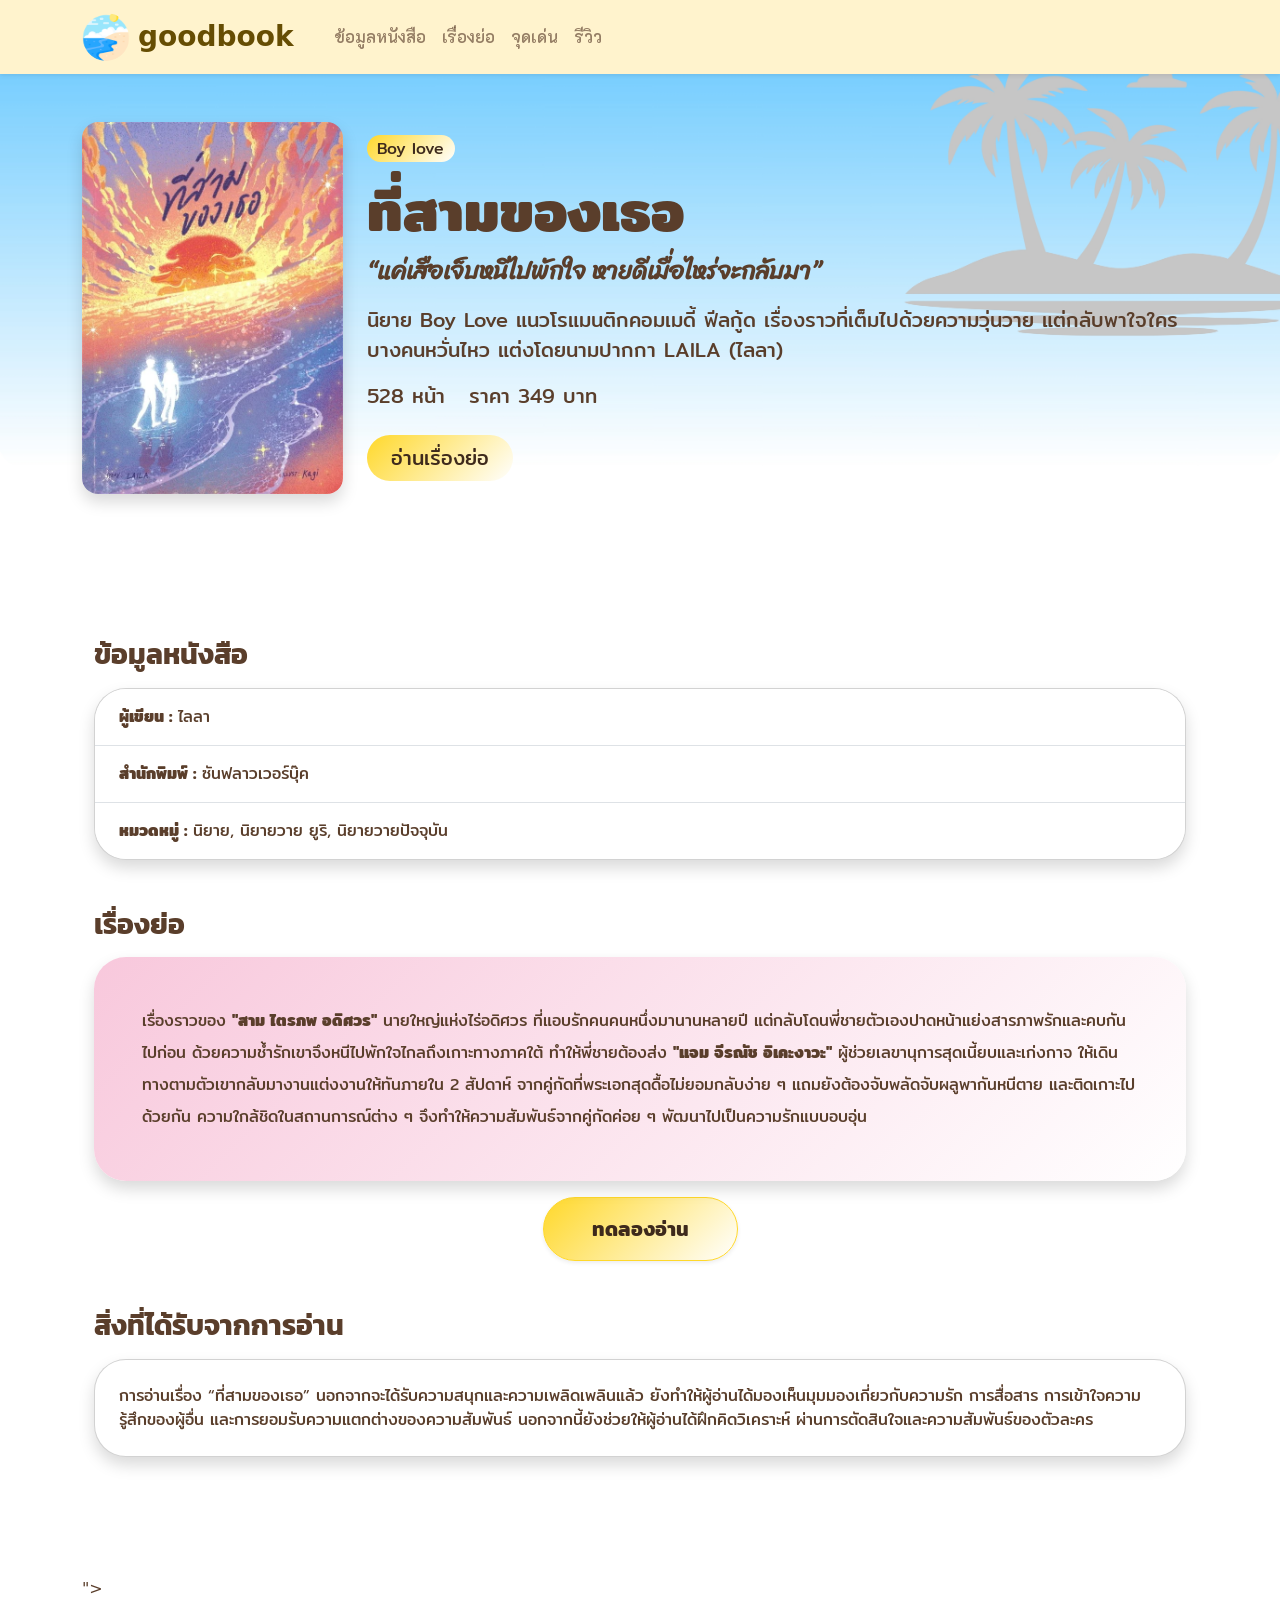
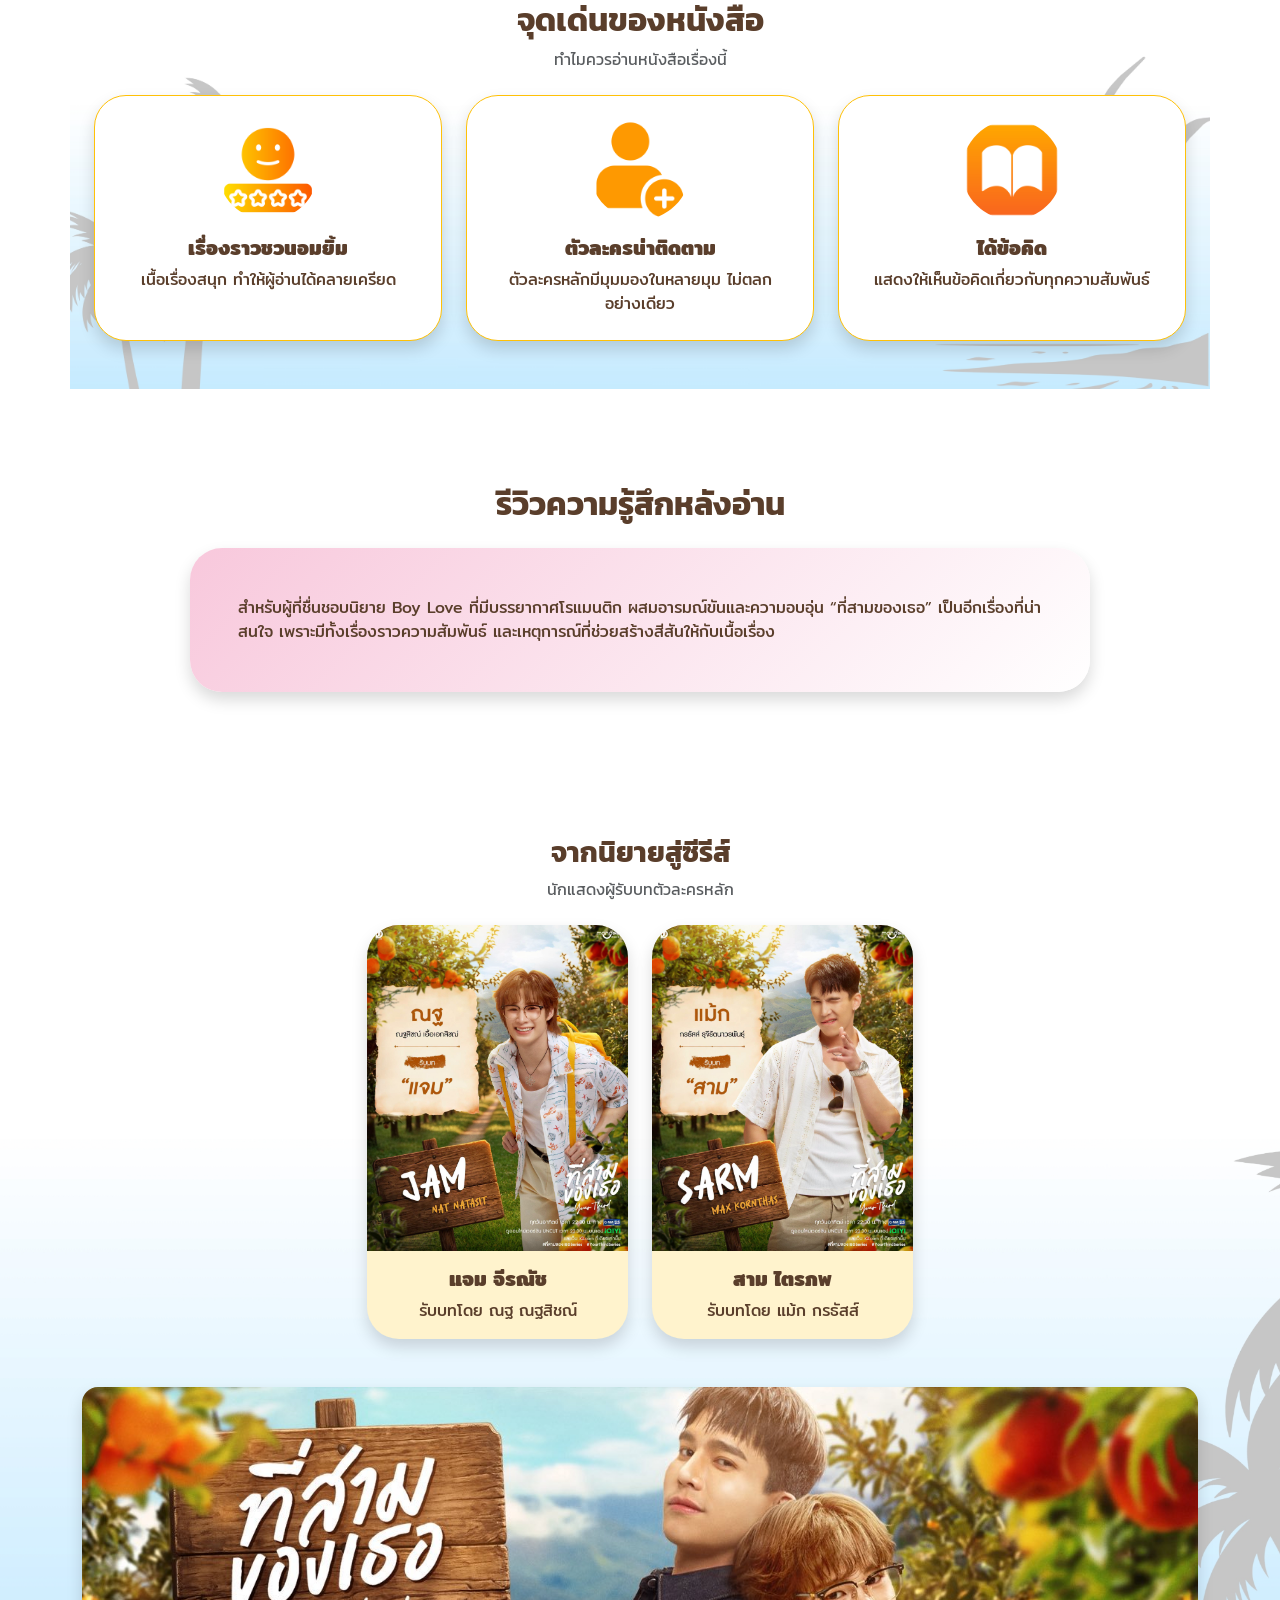
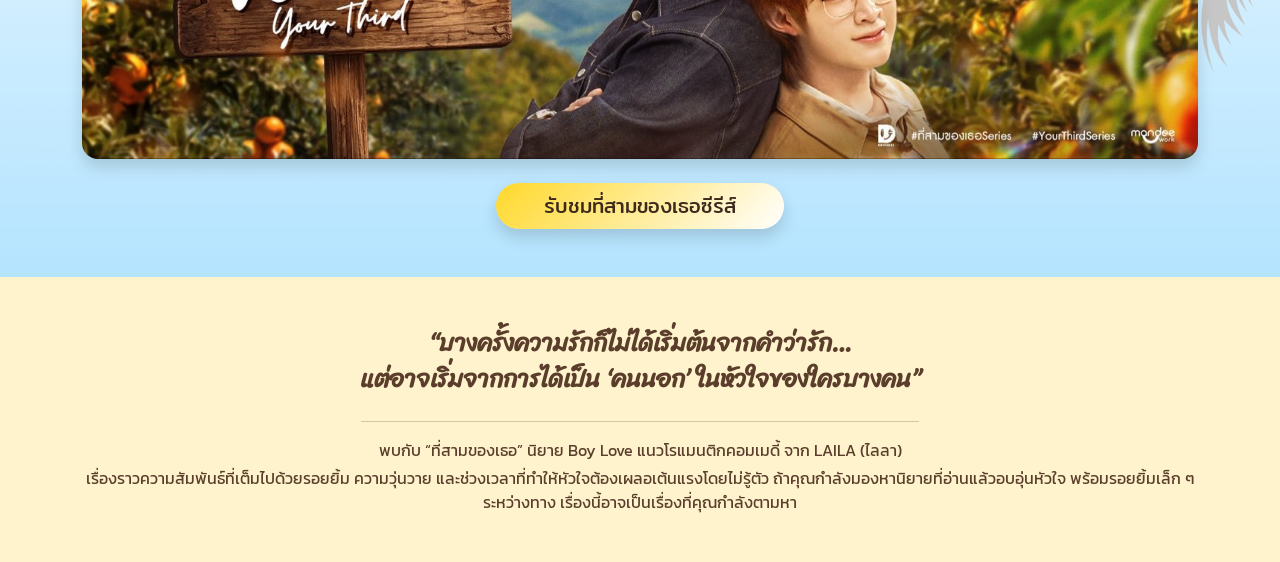
==== 07- goodbook/index.html @ 2d8fdfdb "version3" ====
<!DOCTYPE html>
<html lang="th">

<head>
  <meta charset="UTF-8">
  <meta name="viewport" content="width=device-width, initial-scale=1">
  <title>goodbook | ที่สามของเธอ</title>
  <link href="https://cdn.jsdelivr.net/npm/bootstrap@5.3.3/dist/css/bootstrap.min.css" rel="stylesheet">
  <link rel="preconnect" href="https://fonts.googleapis.com">
  <link rel="preconnect" href="https://fonts.gstatic.com" crossorigin>
  <link href="https://fonts.googleapis.com/css2?family=K2D&family=Kanit&family=Mitr&family=Sriracha&display=swap"
    rel="stylesheet">
  <link rel="stylesheet" href="style.css">
</head>

<body class="bg-body">

  <body class="bg-body"
    style="--bs-body-color: #5a3e2b; --bs-body-color-rgb: 90, 62, 43; --bs-emphasis-color: #5a3e2b; --bs-emphasis-color-rgb: 90, 62, 43; --bs-link-color: #5a3e2b; --bs-link-hover-color: #3e2a1c;">
  </body>

  <!-- Navbar -->
  <nav class="navbar navbar-expand-md sticky-top bg-warning-subtle shadow-sm">
    <div class="container">
      <a class="navbar-brand d-flex align-items-center fw-bold fs-3 text-warning-emphasis" href="#top">
        <img src="images/shore.png" width="48" height="48" class="rounded-circle me-2">
        goodbook
      </a>
      <button class="navbar-toggler" type="button" data-bs-toggle="collapse" data-bs-target="#nav" aria-controls="nav"
        aria-expanded="false" aria-label="เปิดเมนู">
        <span class="navbar-toggler-icon"></span>
      </button>
      <div class="collapse navbar-collapse" id="nav">
        <ul class="navbar-nav ms-md-3 fw-semibold k2d-regular">
          <li class="nav-item"><a class="nav-link" href="#info">ข้อมูลหนังสือ</a></li>
          <li class="nav-item"><a class="nav-link" href="#synopsis">เรื่องย่อ</a></li>
          <li class="nav-item"><a class="nav-link" href="#highlights">จุดเด่น</a></li>
          <li class="nav-item"><a class="nav-link" href="#review">รีวิว</a></li>
        </ul>
      </div>
    </div>
  </nav>

  <!-- Hero -->

  <header id="top" class="py-5" style="
        background-image: url('images/bg1.jpg');
        background-size: cover;
        background-position: center;
        background-repeat: no-repeat;
    ">

    <div class="container">
      <div class="row align-items-center g-4">

        <!-- รูปปกหนังสือ -->
        <div class="col-8 col-md-4 col-lg-3 mx-auto mx-md-0">

          <img src="images/book.webp" class="img-fluid rounded-4 shadow" alt="ปกหนังสือ ที่สามของเธอ">

        </div>

        <!-- ข้อมูลหนังสือ -->
        <div class="col-md-8 col-lg-9">

          <span class="badge rounded-pill fs-6 mb-3 mitr-regular" style="background: linear-gradient(135deg, #ffd82a 0%, #FFFFFF 100%);
               color: #3e2a1c;">
            Boy love
          </span>

          <h1 class="display-4 fw-bold text-body-emphasis mitr-regular">
            ที่สามของเธอ
          </h1>

          <p class="fs-4 fw-semibold text-body-emphasis sriracha-regular">
            “แค่เสือเจ็บหนีไปพักใจ หายดีเมื่อไหร่จะกลับมา”
          </p>

          <p class="lead mitr-regular">
            นิยาย Boy Love แนวโรแมนติกคอมเมดี้ ฟีลกู้ด
            เรื่องราวที่เต็มไปด้วยความวุ่นวาย
            แต่กลับพาใจใครบางคนหวั่นไหว
            แต่งโดยนามปากกา LAILA (ไลลา)
          </p>

          <!-- ข้อมูลจำนวนหน้าและราคา -->
          <p class="fs-5 mitr-regular mb-4">
            <span class="me-3"> 528 หน้า</span>
            <span class="me-3">ราคา 349 บาท</span>
          </p>

          <a href="#synopsis" class="btn btn-lg rounded-pill px-4 mitr-regular" style="background: linear-gradient(135deg, #ffd82a 0%, #FFFFFF 100%);
            color: #3e2a1c;
            border: none;">
            อ่านเรื่องย่อ
          </a>

        </div>

      </div>
    </div>

  </header>

  <!-- Book Information + Directory -->
  <section id="info" class="py-5">
    <div class="container">
      <div class="row g-4">


        <!-- Book info -->
        <section id="info" class="py-5">
          <div class="container">

            <h2 class="h3 fw-bold mb-3 kanit-regular">
              ข้อมูลหนังสือ
            </h2>

            <div class="card rounded-5 shadow mb-5">
              <ul class="list-group list-group-flush rounded-5 mitr-regular">
                <li class="list-group-item px-4 py-3">
                  <strong>ผู้เขียน :</strong> ไลลา
                </li>
                <li class="list-group-item px-4 py-3">
                  <strong>สำนักพิมพ์ :</strong> ซันฟลาวเวอร์บุ๊ค
                </li>
                <li class="list-group-item px-4 py-3">
                  <strong>หมวดหมู่ :</strong> นิยาย, นิยายวาย ยูริ, นิยายวายปัจจุบัน
                </li>
              </ul>
            </div>

            <!-- Synopsis -->
            <h2 class="h3 fw-bold mb-3 kanit-regular">
              เรื่องย่อ
            </h2>

            <div class="card border-0 rounded-5 shadow mb-3"
              style="background: linear-gradient(135deg, #F8C8DC 0%, #FFFFFF 100%);">

              <div class="card-body p-4 p-md-5">
                <p class="mb-0 lh-lg mitr-regular">
                  เรื่องราวของ <strong>"สาม ไตรภพ อดิศวร"</strong>
                  นายใหญ่แห่งไร่อดิศวร ที่แอบรักคนคนหนึ่งมานานหลายปี
                  แต่กลับโดนพี่ชายตัวเองปาดหน้าแย่งสารภาพรักและคบกันไปก่อน
                  ด้วยความช้ำรักเขาจึงหนีไปพักใจไกลถึงเกาะทางภาคใต้
                  ทำให้พี่ชายต้องส่ง <strong>"แจม จีรณัช อิเคะงาวะ"</strong>
                  ผู้ช่วยเลขานุการสุดเนี้ยบและเก่งกาจ
                  ให้เดินทางตามตัวเขากลับมางานแต่งงานให้ทันภายใน 2 สัปดาห์
                  จากคู่กัดที่พระเอกสุดดื้อไม่ยอมกลับง่าย ๆ
                  แถมยังต้องจับพลัดจับผลูพากันหนีตาย และติดเกาะไปด้วยกัน
                  ความใกล้ชิดในสถานการณ์ต่าง ๆ
                  จึงทำให้ความสัมพันธ์จากคู่กัดค่อย ๆ พัฒนาไปเป็นความรักแบบอบอุ่น
                </p>
              </div>

            </div>

            <!-- ปุ่มทดลองอ่าน -->
            <div class="text-center mb-5">
              <a href="https://www.readawrite.com/a/3b3470925327ec792420150761149df1" target="_blank"
                rel="noopener noreferrer" class="btn btn-lg rounded-pill px-5 py-3 shadow-sm fw-semibold mitr-regular"
                style="background: linear-gradient(135deg, #ffd82a 0%, #FFFFFF 100%);
            color: #3e2a1c;
            border: 1px solid #FFD82A;">
                ทดลองอ่าน
              </a>
            </div>
            <!-- Benefits -->
            <h2 class="h3 fw-bold mb-3 kanit-regular">
              สิ่งที่ได้รับจากการอ่าน
            </h2>

            <div class="card rounded-5 shadow">
              <div class="card-body p-4 mitr-regular">
                การอ่านเรื่อง “ที่สามของเธอ” นอกจากจะได้รับความสนุกและความเพลิดเพลินแล้ว
                ยังทำให้ผู้อ่านได้มองเห็นมุมมองเกี่ยวกับความรัก การสื่อสาร การเข้าใจความรู้สึกของผู้อื่น
                และการยอมรับความแตกต่างของความสัมพันธ์ นอกจากนี้ยังช่วยให้ผู้อ่านได้ฝึกคิดวิเคราะห์
                ผ่านการตัดสินใจและความสัมพันธ์ของตัวละคร
              </div>
            </div>

          </div>
        </section>


        <!-- Highlights -->
        <header id="Highlights" class="py-5" style="
        background-image: url('images/bg2.jpg');
        background-size: cover;
        background-position: center;
        background-repeat: no-repeat;
    ">
         ">

          <div class="container">
            <div class="text-center mb-4">
              <h2 class="fw-bold kanit-regular">จุดเด่นของหนังสือ</h2>
              <p class="text-body-secondary kanit-regular">
                ทำไมควรอ่านหนังสือเรื่องนี้
              </p>
            </div>

            <div class="row g-4 justify-content-center">

              <!-- จุดเด่นที่ 1 -->
              <div class="col-md-4">
                <div class="card h-100 text-center rounded-5 shadow border-warning">
                  <div class="card-body p-4">
                    <img src="images/smaile.png" alt="เรื่องราวชวนอมยิ้ม" width="100" height="100"
                      class="rounded-circle object-fit-cover mb-3">

                    <h3 class="h5 fw-bold mitr-regular">เรื่องราวชวนอมยิ้ม</h3>
                    <p class="mb-0 mitr-regular">
                      เนื้อเรื่องสนุก ทำให้ผู้อ่านได้คลายเครียด
                    </p>
                  </div>
                </div>
              </div>

              <!-- จุดเด่นที่ 2 -->
              <div class="col-md-4">
                <div class="card h-100 text-center rounded-5 shadow border-warning">
                  <div class="card-body p-4">
                    <img src="images/add-user.png" alt="ตัวละครน่าติดตาม" width="100" height="100"
                      class="rounded-circle object-fit-cover mb-3">

                    <h3 class="h5 fw-bold mitr-regular">ตัวละครน่าติดตาม</h3>
                    <p class="mb-0 mitr-regular">
                      ตัวละครหลักมีมุมมองในหลายมุม ไม่ตลกอย่างเดียว
                    </p>
                  </div>
                </div>
              </div>

              <!-- จุดเด่นที่ 3 -->
              <div class="col-md-4">
                <div class="card h-100 text-center rounded-5 shadow border-warning">
                  <div class="card-body p-4">
                    <img src="images/learning.png" alt="ได้ข้อคิด" width="100" height="100"
                      class="rounded-circle object-fit-cover mb-3">

                    <h3 class="h5 fw-bold mitr-regular">ได้ข้อคิด</h3>
                    <p class="mb-0 mitr-regular">
                      แสดงให้เห็นข้อคิดเกี่ยวกับทุกความสัมพันธ์
                    </p>
                  </div>
                </div>
              </div>

            </div>
          </div>
        </section>

        <!-- Review + series -->
        <section id="review" class="py-5">
          <div class="container">

            <h2 class="fw-bold text-center mb-4 kanit-regular">
              รีวิวความรู้สึกหลังอ่าน
            </h2>

            <!-- กล่องข้อความสีชมพูไล่เฉดสีขาว -->
            <div class="card border-0 rounded-5 shadow mx-auto mb-5" style="max-width: 900px;
             background: linear-gradient(135deg, #F8C8DC 0%, #FFFFFF 100%);">

              <div class="card-body p-4 p-md-5 mitr-regular">
                สำหรับผู้ที่ชื่นชอบนิยาย Boy Love ที่มีบรรยากาศโรแมนติก
                ผสมอารมณ์ขันและความอบอุ่น “ที่สามของเธอ” เป็นอีกเรื่องที่น่าสนใจ
                เพราะมีทั้งเรื่องราวความสัมพันธ์ และเหตุการณ์ที่ช่วยสร้างสีสันให้กับเนื้อเรื่อง
              </div>

            </div>
          </div>
        </section>


        <!-- จากนิยายสู่ซีรีส์ -->
        <section id="series" class="py-5" style="background-image: url('images/bg3.jpg');
         background-size: cover;
         background-position: center;
         background-repeat: no-repeat;">

          <div class="container">

            <!-- หัวข้อ -->
            <div class="text-center mb-4">
              <h3 class="fw-bold kanit-regular">จากนิยายสู่ซีรีส์</h3>
              <p class="text-body-secondary kanit-regular">
                นักแสดงผู้รับบทตัวละครหลัก
              </p>
            </div>

            <!-- การ์ดนักแสดง -->
            <div class="row g-4 justify-content-center mb-5">

              <div class="col-8 col-sm-5 col-md-3">
                <div class="card h-100 text-center rounded-5 shadow bg-warning-subtle border-0">
                  <img src="images/jam.jpg" class="card-img-top rounded-top-5" alt="ณฐ ณฐสิชณ์ รับบท แจม จีรณัช">

                  <div class="card-body">
                    <h4 class="h5 fw-bold mitr-regular">แจม จีรณัช</h4>
                    <p class="mb-0 mitr-regular">รับบทโดย ณฐ ณฐสิชณ์</p>
                  </div>
                </div>
              </div>

              <div class="col-8 col-sm-5 col-md-3">
                <div class="card h-100 text-center rounded-5 shadow bg-warning-subtle border-0">
                  <img src="images/sam.jpg" class="card-img-top rounded-top-5" alt="แม้ก กรธัสส์ รับบท สาม ไตรภพ">

                  <div class="card-body">
                    <h4 class="h5 fw-bold mitr-regular">สาม ไตรภพ</h4>
                    <p class="mb-0 mitr-regular">รับบทโดย แม้ก กรธัสส์</p>
                  </div>
                </div>
              </div>

            </div>

            <!-- แบนเนอร์ซีรีส์ -->
            <div class="text-center">
              <img src="images/1500x500.jpg" class="img-fluid rounded-4 shadow mb-4"
                alt="ซีรีส์ ที่สามของเธอ Your Third">


              <div>
                <a href="https://www.iq.com/play/your-third-episode-1-onlibx4ku8?lang=en_us&amp;sh_pltf=4"
                  class="btn btn-lg rounded-pill px-5 shadow mitr-regular" style="background: linear-gradient(135deg, #ffd82a 0%, #FFFFFF 100%);
           color: #3e2a1c;
           border: none;" target="_blank" rel="noopener">
                  รับชมที่สามของเธอซีรีส์
                </a>
              </div>
            </div>

          </div>
        </section>
  </section>


  <!-- Footer -->
  <footer class="bg-warning-subtle py-5 text-center">
    <div class="container">
      <blockquote class="fs-4 fw-semibold mb-4 sriracha-regular">
        “บางครั้งความรักก็ไม่ได้เริ่มต้นจากคำว่ารัก…<br>
        แต่อาจเริ่มจากการได้เป็น ‘คนนอก’ ในหัวใจของใครบางคน”
      </blockquote>

      <hr class="w-50 mx-auto">

      <p class="mb-1 kanit-regular">
        พบกับ “ที่สามของเธอ” นิยาย Boy Love แนวโรแมนติกคอมเมดี้ จาก LAILA (ไลลา)
      </p>

      <p class="mb-0 kanit-regular">
        เรื่องราวความสัมพันธ์ที่เต็มไปด้วยรอยยิ้ม ความวุ่นวาย และช่วงเวลาที่ทำให้หัวใจต้องเผลอเต้นแรงโดยไม่รู้ตัว
        ถ้าคุณกำลังมองหานิยายที่อ่านแล้วอบอุ่นหัวใจ พร้อมรอยยิ้มเล็ก ๆ ระหว่างทาง เรื่องนี้อาจเป็นเรื่องที่คุณกำลังตามหา
      </p>
    </div>
  </footer>

  <!-- ปุ่มเลื่อนขึ้นด้านบนสุด ใช้ Bootstrap -->
  <button id="backToTop" type="button"
    class="btn rounded-circle position-fixed bottom-0 end-0 m-4 shadow d-none border border-warning"
    style="background: linear-gradient(135deg, #FFD700, #FFFFFF); color: #8B6508; width: 50px; height: 50px; font-size: 24px; z-index: 1050;"
    aria-label="เลื่อนขึ้นด้านบน" title="เลื่อนขึ้นด้านบน">
    ↑
  </button>

  <script src="https://cdn.jsdelivr.net/npm/bootstrap@5.3.3/dist/js/bootstrap.bundle.min.js"></script>

  <script>
    // แสดงปุ่มเมื่อเลื่อนหน้าจอลงเกิน 200 พิกเซล
    const backToTop = document.getElementById('backToTop');

    window.addEventListener('scroll', function () {
      if (window.scrollY > 200) {
        backToTop.classList.remove('d-none');
      } else {
        backToTop.classList.add('d-none');
      }
    });

    // เลื่อนกลับไปด้านบนสุดอย่างนุ่มนวล
    backToTop.addEventListener('click', function () {
      window.scrollTo({
        top: 0,
        behavior: 'smooth'
      });
    });
  </script>

</body>

</html>
---- 07- goodbook/style.css ----
.kanit-regular {
  font-family: "Kanit", sans-serif;
  font-weight: 400;
  font-style: normal;
}

.k2d-regular {
  font-family: "K2D", sans-serif;
  font-weight: 400;
  font-style: normal;
}

.sriracha-regular {
  font-family: "Sriracha", cursive;
  font-weight: 400;
  font-style: normal;
}

.mitr-regular {
  font-family: "Mitr", sans-serif;
  font-weight: 400;
  font-style: normal;
}
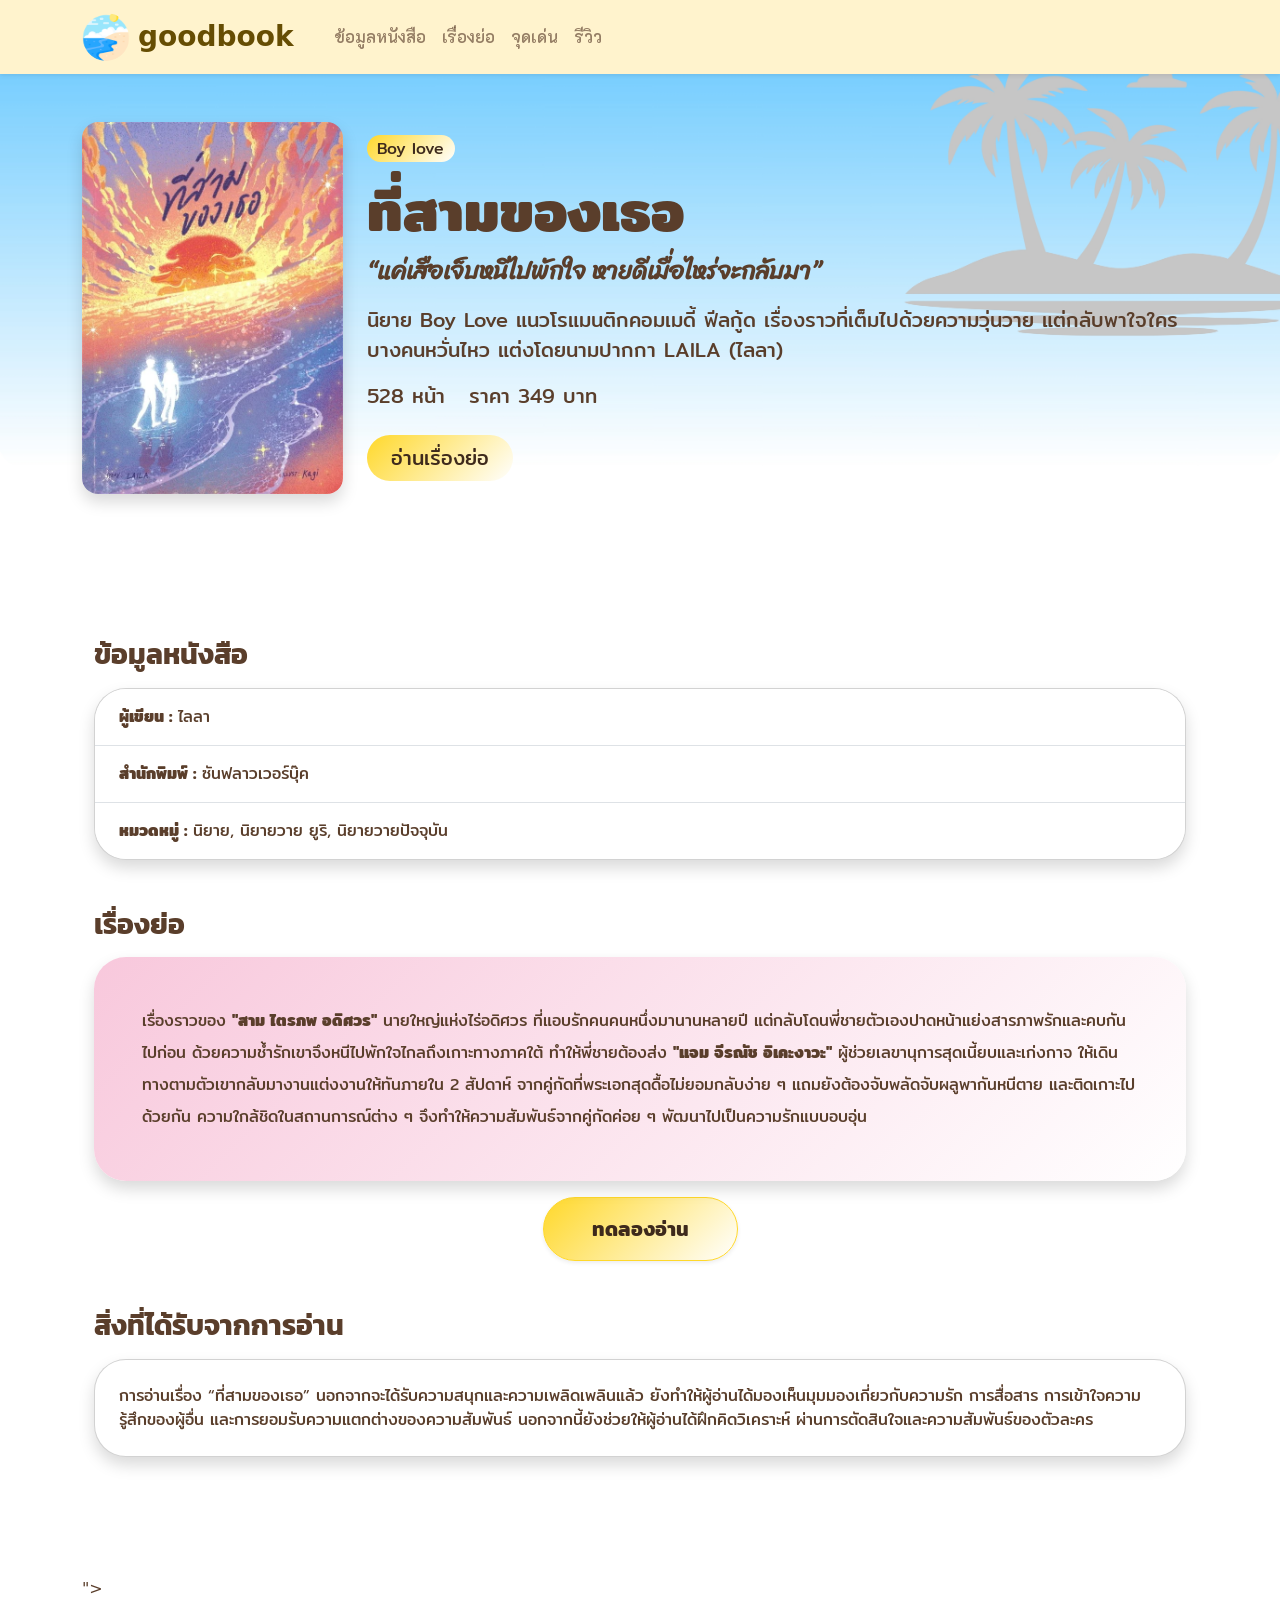
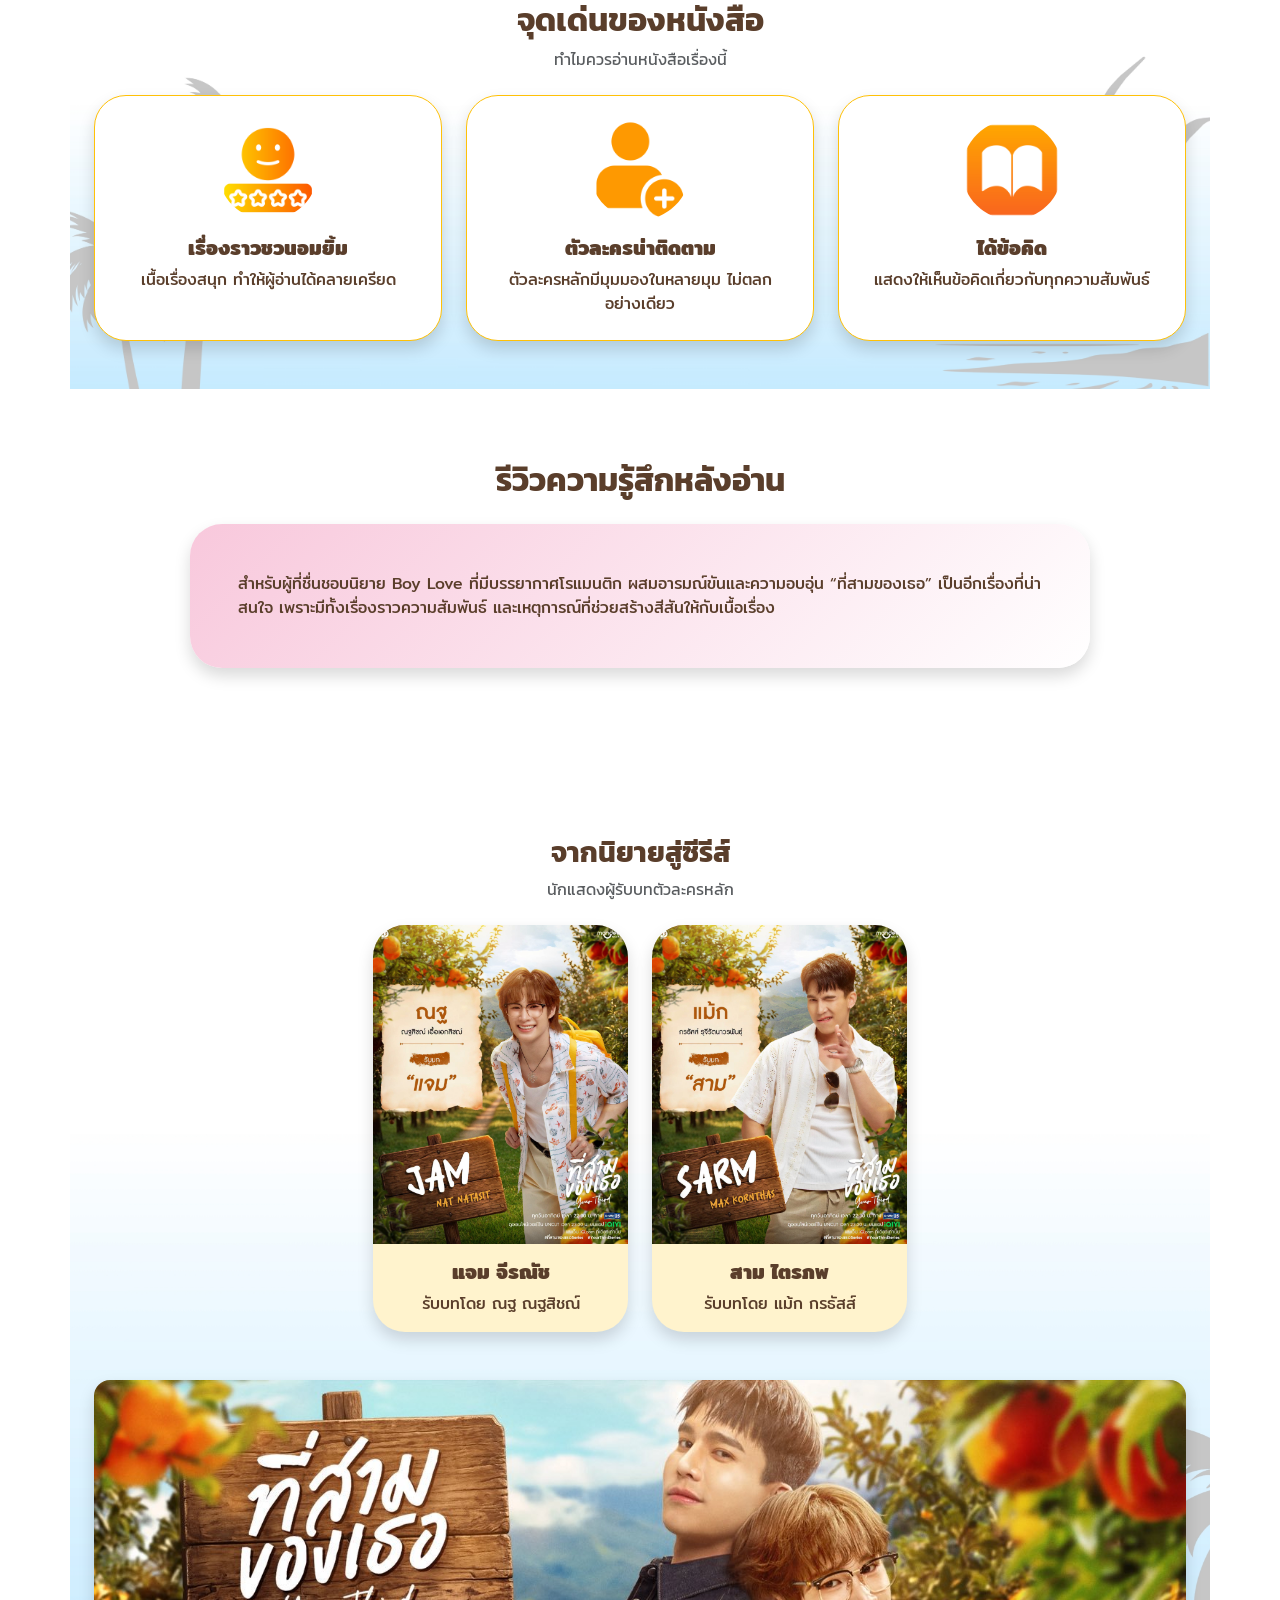
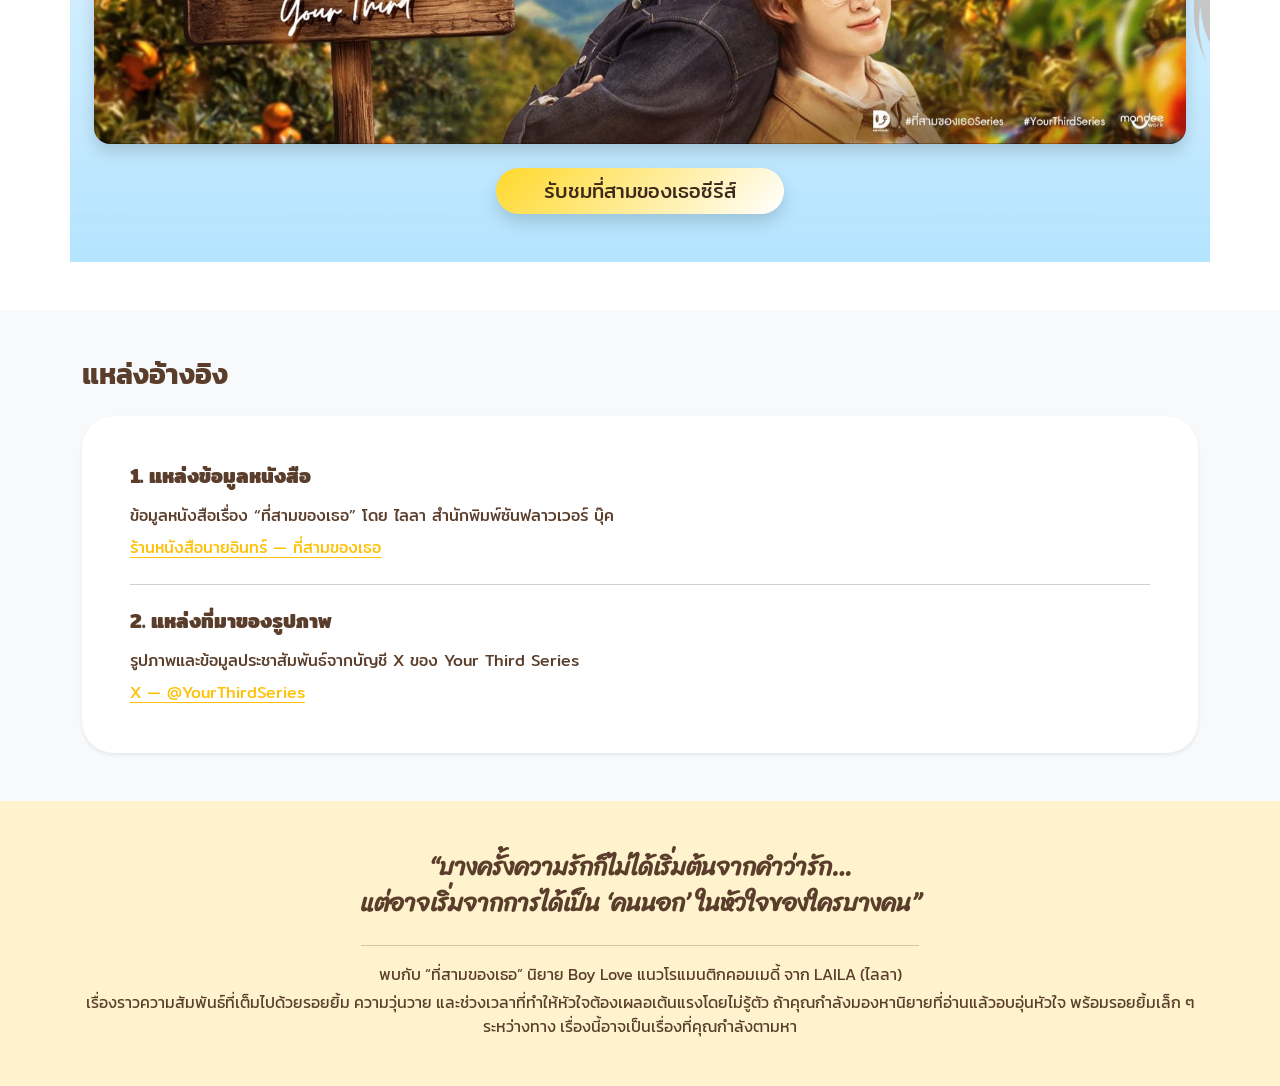
==== commit 15ac9564: "version4" ====
--- a/07- goodbook/index.html
+++ b/07- goodbook/index.html
@@ -185,13 +185,11 @@
 
 
         <!-- Highlights -->
-        <header id="Highlights" class="py-5" style="
-        background-image: url('images/bg2.jpg');
-        background-size: cover;
-        background-position: center;
-        background-repeat: no-repeat;
-    ">
-         ">
+        <section id="highlights" class="py-5" style="background-image: url('images/bg2.jpg');
+         background-size: cover;
+         background-position: center;
+         background-repeat: no-repeat;">
+          ">
 
           <div class="container">
             <div class="text-center mb-4">
@@ -336,6 +334,58 @@
 
           </div>
         </section>
+  </section>
+
+  <!-- References / แหล่งอ้างอิง -->
+  <section id="references" class="py-5 bg-light">
+    <div class="container">
+
+      <h2 class="h3 fw-bold mb-4 kanit-regular">
+        แหล่งอ้างอิง
+      </h2>
+
+      <div class="card border-0 rounded-5 shadow-sm">
+        <div class="card-body p-4 p-md-5 mitr-regular">
+
+          <h3 class="h5 fw-bold mb-3">
+            1. แหล่งข้อมูลหนังสือ
+          </h3>
+
+          <p class="mb-2">
+            ข้อมูลหนังสือเรื่อง “ที่สามของเธอ” โดย ไลลา
+            สำนักพิมพ์ซันฟลาวเวอร์ บุ๊ค
+          </p>
+
+          <p class="mb-4">
+            <a href="https://www.naiin.com/product/detail/663564" target="_blank" rel="noopener noreferrer"
+              class="link-warning link-offset-2">
+              ร้านหนังสือนายอินทร์ — ที่สามของเธอ
+            </a>
+          </p>
+
+          <hr class="my-4">
+
+          <h3 class="h5 fw-bold mb-3">
+            2. แหล่งที่มาของรูปภาพ
+          </h3>
+
+          <p class="mb-2">
+            รูปภาพและข้อมูลประชาสัมพันธ์จากบัญชี X
+            ของ Your Third Series
+          </p>
+
+          <p class="mb-0">
+            <a href="https://x.com/YourThirdSeries" target="_blank" rel="noopener noreferrer"
+              class="link-warning link-offset-2">
+              X — @YourThirdSeries
+            </a>
+          </p>
+
+        </div>
+      </div>
+
+
+    </div>
   </section>
 
 
